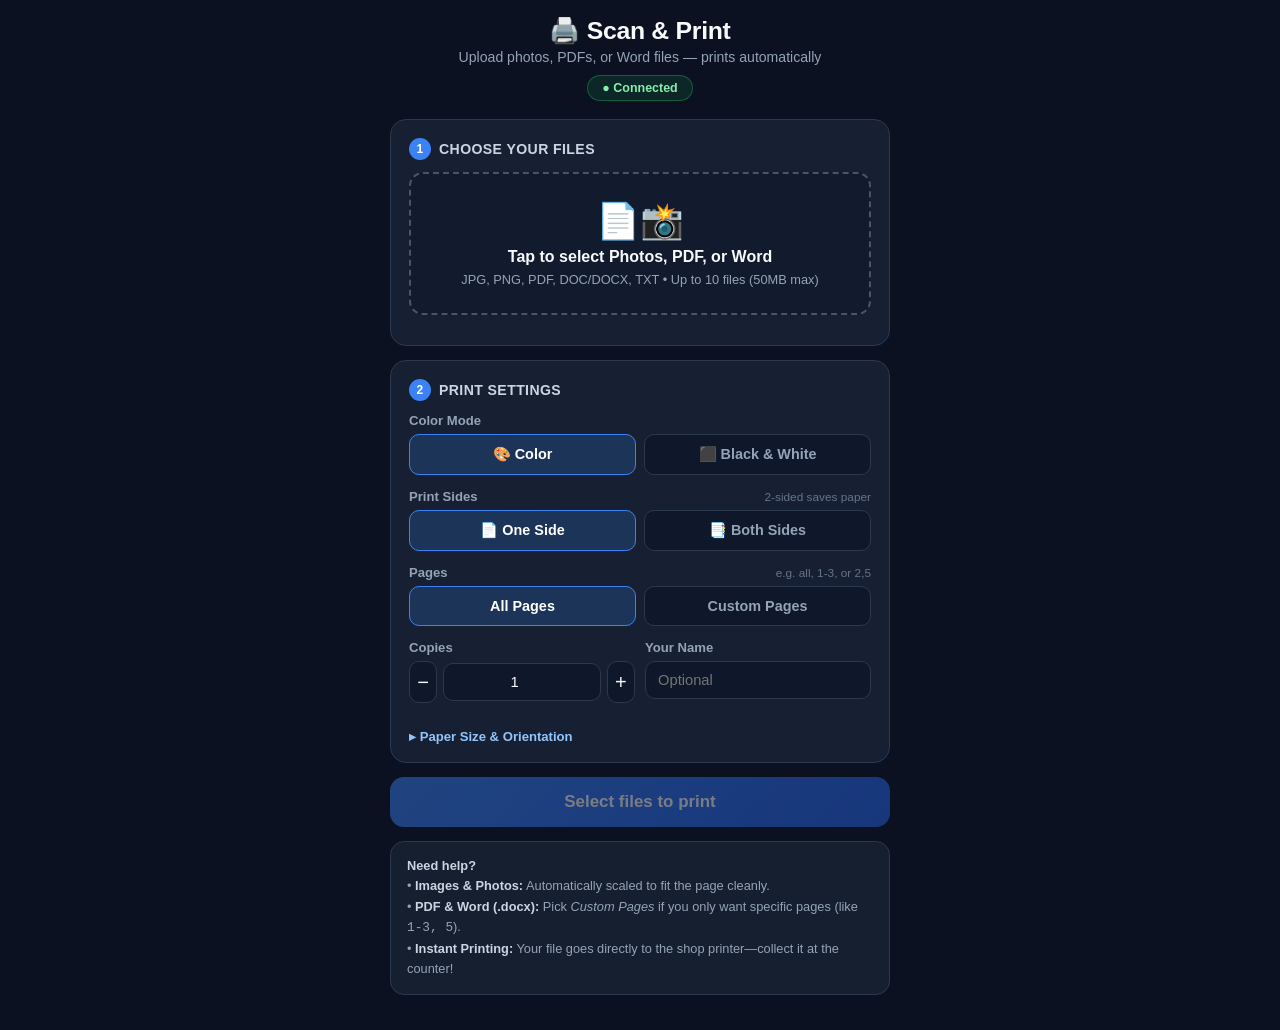
==== static/index.html @ f71de3e2 "Add Token Number (#101, #102) and Automatic Price Calculator" ====
<!DOCTYPE html>
<html lang="en">
<head>
  <meta charset="UTF-8" />
  <meta name="viewport" content="width=device-width, initial-scale=1.0, maximum-scale=1.0" />
  <title>Scan &amp; Print — Instant Print Shop</title>
  <style>
    :root {
      --bg: #0b1120;
      --card: #162032;
      --surface: #0f172a;
      --border: #2b3950;
      --text: #f8fafc;
      --muted: #94a3b8;
      --primary: #3b82f6;
      --primary-dark: #2563eb;
      --success: #22c55e;
      --warn: #f59e0b;
      --danger: #ef4444;
    }
    * { box-sizing: border-box; margin: 0; padding: 0; }
    body {
      font-family: -apple-system, BlinkMacSystemFont, "Segoe UI", Roboto, sans-serif;
      background: var(--bg);
      color: var(--text);
      min-height: 100vh;
      padding: 16px 14px 36px;
    }
    .container { max-width: 500px; margin: 0 auto; }

    header { text-align: center; margin-bottom: 18px; }
    header h1 { font-size: 1.55rem; letter-spacing: -0.3px; margin-bottom: 4px; }
    header p { color: var(--muted); font-size: 0.88rem; }
    .shop-badge {
      display: inline-flex; align-items: center; gap: 6px;
      margin-top: 10px; padding: 5px 14px; border-radius: 999px;
      font-size: 0.78rem; font-weight: 600;
      background: rgba(34, 197, 94, 0.12);
      border: 1px solid rgba(34, 197, 94, 0.35);
      color: #86efac;
    }

    .card {
      background: var(--card);
      border: 1px solid var(--border);
      border-radius: 16px;
      padding: 18px;
      margin-bottom: 14px;
    }
    .step-header {
      display: flex; align-items: center; gap: 8px;
      margin-bottom: 12px; font-size: 0.88rem; font-weight: 700;
      text-transform: uppercase; letter-spacing: 0.4px; color: #cbd5e1;
    }
    .step-num {
      width: 22px; height: 22px; border-radius: 50%;
      background: var(--primary); color: #fff;
      display: inline-flex; align-items: center; justify-content: center;
      font-size: 0.75rem; font-weight: 800;
    }

    .dropzone {
      border: 2px dashed #475569; border-radius: 14px;
      padding: 26px 16px; text-align: center; cursor: pointer;
      transition: all 0.2s; background: rgba(15, 23, 42, 0.45);
    }
    .dropzone.dragover { border-color: var(--primary); background: rgba(59,130,246,0.1); }
    .dropzone.has-files { border-color: var(--success); border-style: solid; background: rgba(34,197,94,0.06); }
    .dropzone input { display: none; }
    .dropzone .icon { font-size: 2.2rem; margin-bottom: 6px; }
    .dropzone .main-text { font-size: 1rem; font-weight: 600; }
    .dropzone .hint { color: var(--muted); font-size: 0.8rem; margin-top: 6px; }

    .file-list { margin-top: 12px; display: flex; flex-direction: column; gap: 8px; }
    .file-item {
      display: flex; justify-content: space-between; align-items: center;
      background: var(--surface); border: 1px solid var(--border);
      border-radius: 10px; padding: 9px 12px; font-size: 0.86rem;
    }
    .file-item .fi-info { display: flex; align-items: center; gap: 8px; overflow: hidden; }
    .file-item .fi-name { overflow: hidden; text-overflow: ellipsis; white-space: nowrap; }
    .file-item .fi-size { color: var(--muted); font-size: 0.76rem; flex-shrink: 0; margin-left: 8px; }
    .file-item .fi-remove {
      background: none; border: none; color: var(--danger);
      font-weight: 700; cursor: pointer; font-size: 1rem; padding: 2px 6px; margin-left: 6px;
    }

    .opt-group { margin-bottom: 14px; }
    .opt-group:last-child { margin-bottom: 0; }
    .opt-label {
      display: flex; justify-content: space-between; align-items: center;
      font-size: 0.82rem; color: var(--muted); font-weight: 600; margin-bottom: 6px;
    }
    .opt-hint { font-size: 0.74rem; color: #64748b; font-weight: 400; }

    .seg-group { display: grid; grid-template-columns: 1fr 1fr; gap: 8px; }
    .seg-btn {
      padding: 11px 10px; border-radius: 10px; border: 1px solid var(--border);
      background: var(--surface); color: var(--muted); font-weight: 600;
      cursor: pointer; text-align: center; font-size: 0.9rem; transition: all 0.15s;
    }
    .seg-btn.active {
      background: rgba(59,130,246,0.2); border-color: var(--primary); color: #fff;
    }

    .row2 { display: grid; grid-template-columns: 1fr 1fr; gap: 10px; }
    input[type="text"], input[type="number"], select {
      width: 100%; padding: 10px 12px; border-radius: 10px;
      border: 1px solid var(--border); background: var(--surface);
      color: var(--text); font-size: 0.92rem;
    }
    .copies-row { display: flex; align-items: center; gap: 6px; }
    .copies-row button {
      width: 42px; height: 42px; border-radius: 10px; border: 1px solid var(--border);
      background: var(--surface); color: var(--text); font-size: 1.25rem; cursor: pointer;
    }
    .copies-row input { text-align: center; }

    .adv-toggle {
      display: flex; align-items: center; gap: 6px; cursor: pointer;
      color: #93c5fd; font-size: 0.82rem; font-weight: 600; margin-top: 12px;
    }
    .adv-body { display: none; margin-top: 12px; padding-top: 12px; border-top: 1px solid var(--border); }
    .adv-body.open { display: block; }

    .submit-btn {
      width: 100%; padding: 15px; border: none; border-radius: 14px;
      background: linear-gradient(135deg, var(--primary), var(--primary-dark));
      color: #fff; font-size: 1.06rem; font-weight: 700; cursor: pointer;
      box-shadow: 0 6px 20px rgba(37, 99, 235, 0.35);
    }
    .submit-btn:disabled { opacity: 0.45; cursor: not-allowed; box-shadow: none; }

    .help-card {
      background: rgba(30, 41, 59, 0.6); border: 1px solid var(--border);
      border-radius: 14px; padding: 14px 16px; margin-top: 14px; font-size: 0.8rem; color: var(--muted);
      line-height: 1.6;
    }
    .help-card strong { color: #cbd5e1; }

    .error-msg {
      color: #fca5a5; background: rgba(239,68,68,0.12);
      border: 1px solid rgba(239,68,68,0.35);
      padding: 10px 12px; border-radius: 10px; margin-bottom: 12px; display: none; font-size: 0.86rem;
    }

    .status-section { display: none; margin-top: 14px; }
    .status-section.visible { display: block; }
    .job-card {
      padding: 12px; border-radius: 10px; background: var(--surface);
      border: 1px solid var(--border); margin-top: 8px;
    }
    .job-top { display: flex; justify-content: space-between; align-items: center; gap: 8px; }
    .badge {
      padding: 3px 9px; border-radius: 999px; font-size: 0.7rem;
      font-weight: 700; text-transform: uppercase; flex-shrink: 0;
    }
    .badge.queued, .badge.printing { background: rgba(245,158,11,0.2); color: #fcd34d; }
    .badge.printed { background: rgba(34,197,94,0.2); color: #86efac; }
    .badge.failed { background: rgba(239,68,68,0.2); color: #fca5a5; }
    .badge.waiting_approval { background: rgba(59,130,246,0.2); color: #93c5fd; }

    .success-overlay {
      display: none; position: fixed; inset: 0; background: rgba(11,17,32,0.93);
      z-index: 100; justify-content: center; align-items: center; flex-direction: column; padding: 24px;
    }
    .success-overlay.show { display: flex; }
    .success-check {
      width: 92px; height: 92px; border-radius: 50%; background: rgba(34,197,94,0.15);
      border: 3px solid var(--success); display: flex; align-items: center; justify-content: center;
      font-size: 2.8rem; color: var(--success);
    }
    .success-text { text-align: center; margin-top: 18px; }
    .success-text h2 { font-size: 1.45rem; color: var(--success); margin-bottom: 6px; }
    .success-text p { color: var(--muted); font-size: 0.92rem; }
    .success-close {
      margin-top: 22px; padding: 12px 28px; border-radius: 12px;
      border: 1px solid var(--border); background: var(--card); color: var(--text);
      font-weight: 600; cursor: pointer; font-size: 0.96rem;
    }
  </style>
</head>
<body>
  <div class="container">
    <header>
      <h1>🖨️ Scan &amp; Print</h1>
      <p>Upload photos, PDFs, or Word files — prints automatically</p>
      <div class="shop-badge" id="shopBadge">● Connecting...</div>
    </header>

    <div class="error-msg" id="errorBox"></div>

    <form id="printForm">
      <!-- Step 1: Files -->
      <div class="card">
        <div class="step-header"><span class="step-num">1</span> Choose Your Files</div>
        <div class="dropzone" id="dropzone">
          <input type="file" id="fileInput" multiple accept=".jpg,.jpeg,.png,.bmp,.gif,.webp,.tiff,.tif,.pdf,.doc,.docx,.txt,.csv,.md" />
          <div class="icon" id="dropIcon">📄📸</div>
          <div class="main-text" id="dropText">Tap to select Photos, PDF, or Word</div>
          <div class="hint">JPG, PNG, PDF, DOC/DOCX, TXT • Up to 10 files (50MB max)</div>
        </div>
        <div class="file-list" id="fileList"></div>
      </div>

      <!-- Step 2: Options -->
      <div class="card">
        <div class="step-header"><span class="step-num">2</span> Print Settings</div>

        <div class="opt-group">
          <div class="opt-label"><span>Color Mode</span></div>
          <div class="seg-group">
            <button type="button" class="seg-btn active" data-color="color" id="colorBtn">🎨 Color</button>
            <button type="button" class="seg-btn" data-color="bw" id="bwBtn">⬛ Black &amp; White</button>
          </div>
        </div>

        <div class="opt-group">
          <div class="opt-label">
            <span>Print Sides</span>
            <span class="opt-hint">2-sided saves paper</span>
          </div>
          <div class="seg-group">
            <button type="button" class="seg-btn active" data-sides="one">📄 One Side</button>
            <button type="button" class="seg-btn" data-sides="both">📑 Both Sides</button>
          </div>
        </div>

        <div class="opt-group">
          <div class="opt-label">
            <span>Pages</span>
            <span class="opt-hint">e.g. all, 1-3, or 2,5</span>
          </div>
          <div class="seg-group" style="margin-bottom:8px;">
            <button type="button" class="seg-btn active" id="pagesAllBtn">All Pages</button>
            <button type="button" class="seg-btn" id="pagesCustomBtn">Custom Pages</button>
          </div>
          <input type="text" id="pageRange" value="all" placeholder="e.g. 1-3, 5" style="display:none;" />
        </div>

        <div class="row2">
          <div class="opt-group">
            <div class="opt-label"><span>Copies</span></div>
            <div class="copies-row">
              <button type="button" id="decCopies">−</button>
              <input type="number" id="copies" value="1" min="1" max="99" />
              <button type="button" id="incCopies">+</button>
            </div>
          </div>
          <div class="opt-group">
            <div class="opt-label"><span>Your Name</span></div>
            <input type="text" id="customerName" placeholder="Optional" />
          </div>
        </div>

        <div class="adv-toggle" id="advToggle">▸ Paper Size &amp; Orientation</div>
        <div class="adv-body" id="advBody">
          <div class="row2">
            <div class="opt-group">
              <div class="opt-label"><span>Paper Size</span></div>
              <select id="paperSize">
                <option value="A4">A4 (Standard)</option>
                <option value="Letter">Letter</option>
                <option value="Legal">Legal</option>
                <option value="A3">A3</option>
                <option value="A5">A5</option>
              </select>
            </div>
            <div class="opt-group">
              <div class="opt-label"><span>Orientation</span></div>
              <select id="orientation">
                <option value="auto">Auto (Best Fit)</option>
                <option value="portrait">Portrait</option>
                <option value="landscape">Landscape</option>
              </select>
            </div>
          </div>
        </div>
      </div>

      <div id="priceSummary" style="display:none; background:rgba(59,130,246,0.1); border:1px solid rgba(59,130,246,0.3); border-radius:14px; padding:12px 16px; margin-bottom:12px; display:none; justify-content:space-between; align-items:center;">
        <div>
          <div style="font-size:0.78rem; color:#94a3b8;">Estimated Total</div>
          <div id="priceBreakdown" style="font-size:0.82rem; color:#cbd5e1;"></div>
        </div>
        <div id="priceTotal" style="font-size:1.45rem; font-weight:800; color:#86efac;">₹0</div>
      </div>

      <button type="submit" class="submit-btn" id="submitBtn" disabled>
        Select files to print
      </button>
    </form>

    <div class="card status-section" id="statusSection">
      <div class="step-header"><span class="step-num">✓</span> Live Print Status</div>
      <div id="statusList"></div>
    </div>

    <div class="help-card">
      <strong>Need help?</strong><br />
      • <strong>Images &amp; Photos:</strong> Automatically scaled to fit the page cleanly.<br />
      • <strong>PDF &amp; Word (.docx):</strong> Pick <em>Custom Pages</em> if you only want specific pages (like <code>1-3, 5</code>).<br />
      • <strong>Instant Printing:</strong> Your file goes directly to the shop printer—collect it at the counter!
    </div>
  </div>

  <div class="success-overlay" id="successOverlay">
    <div class="success-check">✓</div>
    <div class="success-text">
      <h2>Sent to Printer!</h2>
      <p id="successDetail">Your files are printing automatically.</p>
    </div>
    <button class="success-close" id="successClose">View Live Status / Print More</button>
  </div>

  <script>
    const fileInput = document.getElementById("fileInput");
    const dropzone = document.getElementById("dropzone");
    const fileListEl = document.getElementById("fileList");
    const errorBox = document.getElementById("errorBox");
    const submitBtn = document.getElementById("submitBtn");
    const statusSection = document.getElementById("statusSection");
    const statusList = document.getElementById("statusList");
    const successOverlay = document.getElementById("successOverlay");
    const pageRangeInput = document.getElementById("pageRange");

    let selectedFiles = [];
    let filePagesMap = new WeakMap();
    let colorMode = "color";
    let sidesMode = "one";
    let priceBw = 2;
    let priceColor = 10;
    let activeJobIds = [];
    let pollTimer = null;

    fetch("/api/info").then(r => r.json()).then(data => {
      const label = data.shop_name || data.active_printer || "Shop Printer";
      const mode = data.auto_print ? "Auto-Print ON" : "Approval Mode";
      document.getElementById("shopBadge").textContent = `● ${label} • ${mode}`;
      if (typeof data.price_bw === "number") priceBw = data.price_bw;
      if (typeof data.price_color === "number") priceColor = data.price_color;
      document.getElementById("colorBtn").textContent = `🎨 Color (₹${priceColor}/pg)`;
      document.getElementById("bwBtn").textContent = `⬛ B&W (₹${priceBw}/pg)`;
      updatePriceSummary();
    }).catch(() => {
      document.getElementById("shopBadge").textContent = "● Connected";
    });

      document.querySelectorAll("[data-color]").forEach(btn => {
      btn.addEventListener("click", () => {
        document.querySelectorAll("[data-color]").forEach(b => b.classList.remove("active"));
        btn.classList.add("active");
        colorMode = btn.dataset.color;
        updatePriceSummary();
      });
    });

    document.querySelectorAll("[data-sides]").forEach(btn => {
      btn.addEventListener("click", () => {
        document.querySelectorAll("[data-sides]").forEach(b => b.classList.remove("active"));
        btn.classList.add("active");
        sidesMode = btn.dataset.sides;
      });
    });

    document.getElementById("pagesAllBtn").addEventListener("click", () => {
      document.getElementById("pagesAllBtn").classList.add("active");
      document.getElementById("pagesCustomBtn").classList.remove("active");
      pageRangeInput.style.display = "none";
      pageRangeInput.value = "all";
    });
    document.getElementById("pagesCustomBtn").addEventListener("click", () => {
      document.getElementById("pagesCustomBtn").classList.add("active");
      document.getElementById("pagesAllBtn").classList.remove("active");
      pageRangeInput.style.display = "block";
      if (pageRangeInput.value === "all") pageRangeInput.value = "";
      pageRangeInput.focus();
    });

    document.getElementById("decCopies").onclick = () => {
      const el = document.getElementById("copies");
      el.value = Math.max(1, (parseInt(el.value, 10) || 1) - 1);
      updatePriceSummary();
    };
    document.getElementById("incCopies").onclick = () => {
      const el = document.getElementById("copies");
      el.value = Math.min(99, (parseInt(el.value, 10) || 1) + 1);
      updatePriceSummary();
    };
    document.getElementById("copies").addEventListener("input", updatePriceSummary);

    document.getElementById("advToggle").addEventListener("click", () => {
      document.getElementById("advBody").classList.toggle("open");
    });

    dropzone.addEventListener("click", () => fileInput.click());
    dropzone.addEventListener("dragover", e => { e.preventDefault(); dropzone.classList.add("dragover"); });
    dropzone.addEventListener("dragleave", () => dropzone.classList.remove("dragover"));
    dropzone.addEventListener("drop", e => { e.preventDefault(); dropzone.classList.remove("dragover"); addFiles(e.dataTransfer.files); });
    fileInput.addEventListener("change", () => { addFiles(fileInput.files); fileInput.value = ""; });

    async function addFiles(files) {
      for (const f of files) {
        if (selectedFiles.length >= 10) { showError("Maximum 10 files per upload."); break; }
        if (f.size > 50 * 1024 * 1024) { showError(`${f.name} is over 50MB.`); continue; }
        selectedFiles.push(f);
        const ext = f.name.split(".").pop().toLowerCase();
        if (["jpg","jpeg","png","bmp","webp"].includes(ext)) {
          filePagesMap.set(f, 1);
        } else {
          filePagesMap.set(f, "...");
          inspectFilePages(f);
        }
      }
      renderFiles();
    }

    async function inspectFilePages(file) {
      try {
        const fd = new FormData();
        fd.append("file", file);
        const res = await fetch("/api/inspect", { method: "POST", body: fd });
        if (res.ok) {
          const data = await res.json();
          filePagesMap.set(file, data.pages);
        } else {
          filePagesMap.set(file, "?");
        }
      } catch {
        filePagesMap.set(file, "?");
      }
      renderFiles();
    }

    function fileIcon(name) {
      const ext = name.split(".").pop().toLowerCase();
      if (["jpg","jpeg","png","bmp","gif","webp","tiff","tif"].includes(ext)) return "🖼️";
      if (ext === "pdf") return "📕";
      if (["doc","docx"].includes(ext)) return "📘";
      return "📝";
    }

    function formatSize(bytes) {
      if (bytes < 1024) return bytes + " B";
      if (bytes < 1024 * 1024) return (bytes / 1024).toFixed(0) + " KB";
      return (bytes / 1024 / 1024).toFixed(1) + " MB";
    }

    function renderFiles() {
      fileListEl.innerHTML = "";
      let totalPages = 0;
      let allKnown = selectedFiles.length > 0;

      selectedFiles.forEach((f, idx) => {
        const pg = filePagesMap.get(f);
        if (typeof pg === "number") totalPages += pg;
        else allKnown = false;

        const pgLabel = pg === "..." ? "counting..." : (pg === "?" ? "" : `${pg} ${pg === 1 ? "page" : "pages"}`);
        const row = document.createElement("div");
        row.className = "file-item";
        row.innerHTML = `
          <div class="fi-info">
            <span>${fileIcon(f.name)}</span>
            <span class="fi-name">${f.name}</span>
          </div>
          <div style="display:flex; align-items:center; gap:6px;">
            ${pgLabel ? `<span style="background:rgba(59,130,246,0.18); color:#93c5fd; padding:2px 8px; border-radius:999px; font-size:0.74rem; font-weight:700;">${pgLabel}</span>` : ""}
            <span class="fi-size">${formatSize(f.size)}</span>
          </div>
        `;
        const rm = document.createElement("button");
        rm.type = "button"; rm.className = "fi-remove"; rm.textContent = "✕";
        rm.onclick = () => { selectedFiles.splice(idx, 1); renderFiles(); };
        row.lastElementChild.appendChild(rm);
        fileListEl.appendChild(row);
      });

      const hasFiles = selectedFiles.length > 0;
      dropzone.classList.toggle("has-files", hasFiles);
      document.getElementById("dropIcon").textContent = hasFiles ? "✅" : "📄📸";
      document.getElementById("dropText").textContent = hasFiles
        ? `${selectedFiles.length} file${selectedFiles.length > 1 ? "s" : ""} ready${allKnown ? ` • ${totalPages} total ${totalPages === 1 ? "page" : "pages"}` : ""}`
        : "Tap to select Photos, PDF, or Word";
      submitBtn.disabled = !hasFiles;
      submitBtn.textContent = hasFiles
        ? `🖨️ Print ${selectedFiles.length} File${selectedFiles.length > 1 ? "s" : ""}${allKnown ? ` (${totalPages} pg)` : ""} Now`
        : "Select files to print";
      updatePriceSummary();
    }

    function updatePriceSummary() {
      const box = document.getElementById("priceSummary");
      if (!selectedFiles.length) {
        box.style.display = "none";
        return;
      }
      let totalPages = 0;
      let allKnown = true;
      selectedFiles.forEach(f => {
        const pg = filePagesMap.get(f);
        if (typeof pg === "number") totalPages += pg;
        else allKnown = false;
      });
      if (!allKnown) {
        box.style.display = "none";
        return;
      }
      const copies = Math.max(1, parseInt(document.getElementById("copies").value, 10) || 1);
      const rate = colorMode === "bw" ? priceBw : priceColor;
      const total = (totalPages * copies * rate).toFixed(0);
      document.getElementById("priceBreakdown").textContent =
        `${totalPages} pg × ${copies} ${copies > 1 ? "copies" : "copy"} × ₹${rate}/pg`;
      document.getElementById("priceTotal").textContent = `₹${total}`;
      box.style.display = "flex";
    }

    function showError(msg) {
      errorBox.textContent = msg;
      errorBox.style.display = msg ? "block" : "none";
    }

    document.getElementById("printForm").addEventListener("submit", async e => {
      e.preventDefault();
      showError("");
      if (!selectedFiles.length) return;

      submitBtn.disabled = true;
      submitBtn.textContent = "⏳ Uploading & Sending to Printer...";

      const form = new FormData();
      selectedFiles.forEach(f => form.append("files", f));
      form.append("color_mode", colorMode);
      form.append("sides", sidesMode);
      form.append("page_range", (pageRangeInput.value || "all").trim() || "all");
      form.append("copies", document.getElementById("copies").value || "1");
      form.append("orientation", document.getElementById("orientation").value);
      form.append("paper_size", document.getElementById("paperSize").value);
      form.append("customer_name", document.getElementById("customerName").value || "Walk-in Customer");

      try {
        const res = await fetch("/api/upload", { method: "POST", body: form });
        const data = await res.json();
        if (!res.ok) throw new Error(data.detail || "Upload failed");
        if (data.errors && data.errors.length) showError(data.errors.join(" | "));

        const count = selectedFiles.length;
        selectedFiles = [];
        renderFiles();

        activeJobIds = data.jobs.map(j => j.id);
        statusSection.classList.add("visible");
        renderStatuses(data.jobs);
        startPolling();

        const tokens = data.jobs.map(j => `#${j.token}`).join(", ");
        const totalAmt = data.jobs.reduce((acc, j) => acc + (j.total_price || 0), 0);
        document.getElementById("successDetail").innerHTML =
          `<div style="font-size:1.5rem; font-weight:800; color:#f8fafc; margin:6px 0;">Token ${tokens}</div>` +
          `${count} file${count > 1 ? "s" : ""} sent to printer • Total: <strong>₹${totalAmt}</strong>`;
        successOverlay.classList.add("show");
      } catch (err) {
        showError(err.message);
      } finally {
        submitBtn.disabled = !selectedFiles.length;
        if (!selectedFiles.length) submitBtn.textContent = "Select files to print";
      }
    });

    document.getElementById("successClose").addEventListener("click", () => {
      successOverlay.classList.remove("show");
    });

    function renderStatuses(jobs) {
      statusList.innerHTML = jobs.map(j => `
        <div class="job-card">
          <div class="job-top">
            <span style="font-weight:600; font-size:0.9rem; overflow:hidden; text-overflow:ellipsis;">
              <strong style="color:#93c5fd;">#${j.token}</strong> • ${fileIcon(j.filename)} ${j.filename}
            </span>
            <span class="badge ${j.status}">${j.status.replace("_", " ")}</span>
          </div>
          <div style="font-size:0.78rem; color:#94a3b8; margin-top:5px;">
            ${j.message} • ${j.color_mode === "bw" ? "B&W" : "Color"} • ${j.sides === "both" ? "2-Sided" : "1-Sided"} • x${j.copies} • <strong style="color:#86efac;">₹${j.total_price}</strong>
          </div>
        </div>
      `).join("");
    }

    function startPolling() {
      if (pollTimer) clearInterval(pollTimer);
      pollTimer = setInterval(async () => {
        if (!activeJobIds.length) return;
        const jobs = await Promise.all(
          activeJobIds.map(id => fetch(`/api/jobs/${id}`).then(r => r.ok ? r.json() : null))
        );
        const valid = jobs.filter(Boolean);
        if (valid.length) renderStatuses(valid);
        if (valid.every(j => j.status === "printed" || j.status === "failed")) clearInterval(pollTimer);
      }, 1500);
    }
  </script>
</body>
</html>
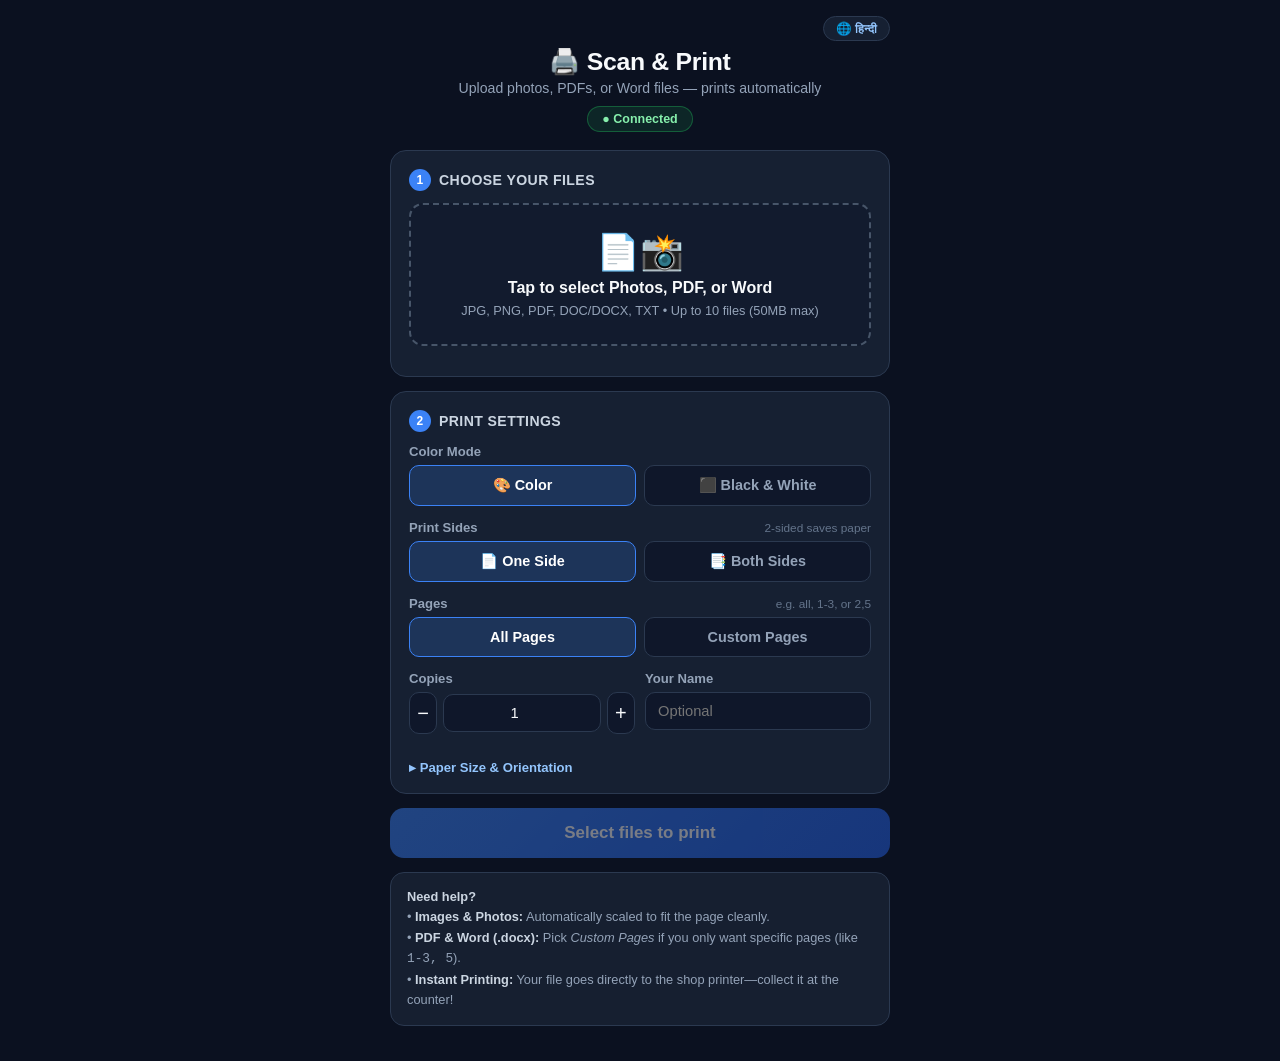
==== commit 76b1d97f: "Add all 6 marketing & UX features: Hindi/English, UPI Pay QR, Branding, CSV Report, Autostart, PWA" ====
--- a/static/index.html
+++ b/static/index.html
@@ -3,6 +3,8 @@
 <head>
   <meta charset="UTF-8" />
   <meta name="viewport" content="width=device-width, initial-scale=1.0, maximum-scale=1.0" />
+  <meta name="theme-color" content="#3b82f6" />
+  <link rel="manifest" href="/static/manifest.json" />
   <title>Scan &amp; Print — Instant Print Shop</title>
   <style>
     :root {
@@ -183,8 +185,13 @@
 <body>
   <div class="container">
     <header>
-      <h1>🖨️ Scan &amp; Print</h1>
-      <p>Upload photos, PDFs, or Word files — prints automatically</p>
+      <div style="display:flex; justify-content:flex-end; margin-bottom:6px;">
+        <button type="button" id="langBtn" style="background:#162032; border:1px solid #2b3950; color:#93c5fd; padding:4px 12px; border-radius:999px; font-size:0.78rem; font-weight:700; cursor:pointer;">
+          🌐 हिन्दी
+        </button>
+      </div>
+      <h1 id="hdrTitle">🖨️ Scan &amp; Print</h1>
+      <p id="hdrSub">Upload photos, PDFs, or Word files — prints automatically</p>
       <div class="shop-badge" id="shopBadge">● Connecting...</div>
     </header>
 
@@ -307,8 +314,15 @@
   <div class="success-overlay" id="successOverlay">
     <div class="success-check">✓</div>
     <div class="success-text">
-      <h2>Sent to Printer!</h2>
+      <h2 id="successTitle">Sent to Printer!</h2>
       <p id="successDetail">Your files are printing automatically.</p>
+      <div id="upiBox" style="display:none; margin-top:14px; background:#162032; border:1px solid #2b3950; border-radius:14px; padding:14px; text-align:center;">
+        <div style="font-size:0.82rem; color:#94a3b8; margin-bottom:8px;">Scan to Pay via UPI (GPay / PhonePe / Paytm)</div>
+        <img id="upiQrImg" src="" alt="UPI QR" style="width:160px; height:160px; background:#fff; padding:6px; border-radius:10px; display:block; margin:0 auto 10px;" />
+        <a id="upiPayLink" href="#" style="display:inline-block; padding:10px 20px; border-radius:10px; background:#22c55e; color:#052e16; font-weight:800; text-decoration:none; font-size:0.92rem;">
+          💳 Pay Now via UPI App
+        </a>
+      </div>
     </div>
     <button class="success-close" id="successClose">View Live Status / Print More</button>
   </div>
@@ -330,11 +344,51 @@
     let sidesMode = "one";
     let priceBw = 2;
     let priceColor = 10;
+    let shopUpiId = "";
+    let shopNameVal = "QR Print Shop";
+    let curLang = "en";
     let activeJobIds = [];
     let pollTimer = null;
 
+    const I18N = {
+      en: {
+        btn: "🌐 हिन्दी",
+        title: "🖨️ Scan & Print",
+        sub: "Upload photos, PDFs, or Word files — prints automatically",
+        drop: "Tap to select Photos, PDF, or Word",
+        submitEmpty: "Select files to print",
+        successTitle: "Sent to Printer!",
+        successClose: "View Live Status / Print More",
+      },
+      hi: {
+        btn: "🌐 English",
+        title: "🖨️ स्कैन और प्रिंट",
+        sub: "फोटो, PDF या Word अपलोड करें — अपने आप प्रिंट होगा",
+        drop: "फोटो, PDF या Word चुनने के लिए टैप करें",
+        submitEmpty: "प्रिंट करने के लिए फ़ाइल चुनें",
+        successTitle: "प्रिंटर पर भेज दिया गया!",
+        successClose: "लाइव स्टेटस देखें / और प्रिंट करें",
+      },
+    };
+
+    document.getElementById("langBtn").addEventListener("click", () => {
+      curLang = curLang === "en" ? "hi" : "en";
+      const t = I18N[curLang];
+      document.getElementById("langBtn").textContent = t.btn;
+      document.getElementById("hdrTitle").textContent = t.title;
+      document.getElementById("hdrSub").textContent = t.sub;
+      document.getElementById("successTitle").textContent = t.successTitle;
+      document.getElementById("successClose").textContent = t.successClose;
+      if (!selectedFiles.length) {
+        document.getElementById("dropText").textContent = t.drop;
+        submitBtn.textContent = t.submitEmpty;
+      }
+    });
+
     fetch("/api/info").then(r => r.json()).then(data => {
       const label = data.shop_name || data.active_printer || "Shop Printer";
+      shopNameVal = data.shop_name || "QR Print Shop";
+      shopUpiId = data.upi_id || "";
       const mode = data.auto_print ? "Auto-Print ON" : "Approval Mode";
       document.getElementById("shopBadge").textContent = `● ${label} • ${mode}`;
       if (typeof data.price_bw === "number") priceBw = data.price_bw;
@@ -558,6 +612,16 @@
         document.getElementById("successDetail").innerHTML =
           `<div style="font-size:1.5rem; font-weight:800; color:#f8fafc; margin:6px 0;">Token ${tokens}</div>` +
           `${count} file${count > 1 ? "s" : ""} sent to printer • Total: <strong>₹${totalAmt}</strong>`;
+        const upiBox = document.getElementById("upiBox");
+        if (shopUpiId && totalAmt > 0) {
+          const note = `Token ${tokens}`;
+          document.getElementById("upiQrImg").src = `/api/upi-qr?amount=${totalAmt}&note=${encodeURIComponent(note)}`;
+          document.getElementById("upiPayLink").href =
+            `upi://pay?pa=${encodeURIComponent(shopUpiId)}&pn=${encodeURIComponent(shopNameVal)}&am=${totalAmt.toFixed(2)}&cu=INR&tn=${encodeURIComponent(note)}`;
+          upiBox.style.display = "block";
+        } else {
+          upiBox.style.display = "none";
+        }
         successOverlay.classList.add("show");
       } catch (err) {
         showError(err.message);
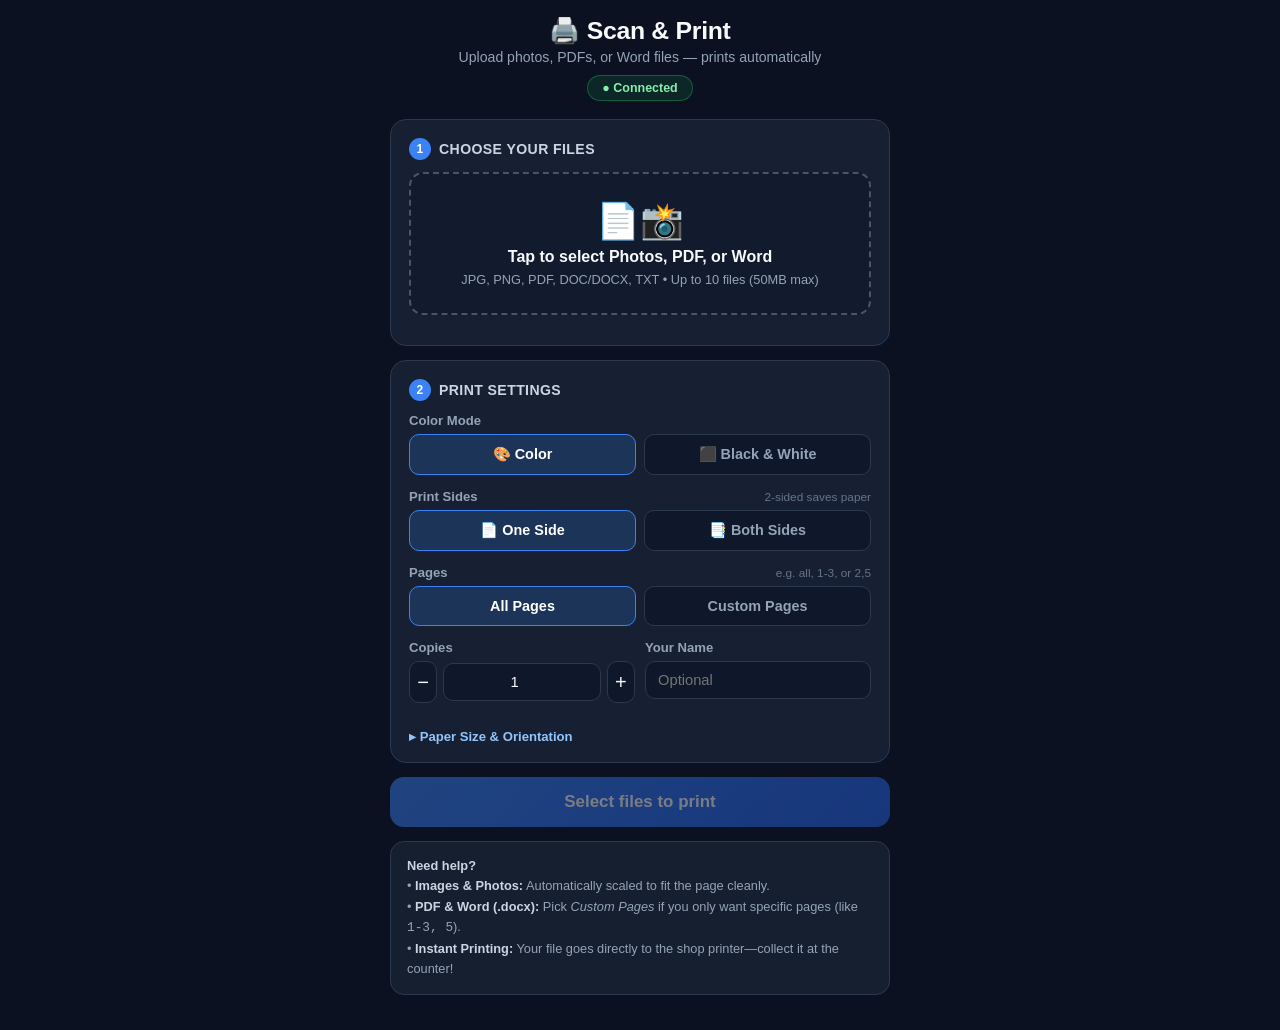
==== commit c8956f3a: "Remove Hindi/English language toggle from customer page" ====
--- a/static/index.html
+++ b/static/index.html
@@ -185,11 +185,6 @@
 <body>
   <div class="container">
     <header>
-      <div style="display:flex; justify-content:flex-end; margin-bottom:6px;">
-        <button type="button" id="langBtn" style="background:#162032; border:1px solid #2b3950; color:#93c5fd; padding:4px 12px; border-radius:999px; font-size:0.78rem; font-weight:700; cursor:pointer;">
-          🌐 हिन्दी
-        </button>
-      </div>
       <h1 id="hdrTitle">🖨️ Scan &amp; Print</h1>
       <p id="hdrSub">Upload photos, PDFs, or Word files — prints automatically</p>
       <div class="shop-badge" id="shopBadge">● Connecting...</div>
@@ -346,44 +341,8 @@
     let priceColor = 10;
     let shopUpiId = "";
     let shopNameVal = "QR Print Shop";
-    let curLang = "en";
     let activeJobIds = [];
     let pollTimer = null;
-
-    const I18N = {
-      en: {
-        btn: "🌐 हिन्दी",
-        title: "🖨️ Scan & Print",
-        sub: "Upload photos, PDFs, or Word files — prints automatically",
-        drop: "Tap to select Photos, PDF, or Word",
-        submitEmpty: "Select files to print",
-        successTitle: "Sent to Printer!",
-        successClose: "View Live Status / Print More",
-      },
-      hi: {
-        btn: "🌐 English",
-        title: "🖨️ स्कैन और प्रिंट",
-        sub: "फोटो, PDF या Word अपलोड करें — अपने आप प्रिंट होगा",
-        drop: "फोटो, PDF या Word चुनने के लिए टैप करें",
-        submitEmpty: "प्रिंट करने के लिए फ़ाइल चुनें",
-        successTitle: "प्रिंटर पर भेज दिया गया!",
-        successClose: "लाइव स्टेटस देखें / और प्रिंट करें",
-      },
-    };
-
-    document.getElementById("langBtn").addEventListener("click", () => {
-      curLang = curLang === "en" ? "hi" : "en";
-      const t = I18N[curLang];
-      document.getElementById("langBtn").textContent = t.btn;
-      document.getElementById("hdrTitle").textContent = t.title;
-      document.getElementById("hdrSub").textContent = t.sub;
-      document.getElementById("successTitle").textContent = t.successTitle;
-      document.getElementById("successClose").textContent = t.successClose;
-      if (!selectedFiles.length) {
-        document.getElementById("dropText").textContent = t.drop;
-        submitBtn.textContent = t.submitEmpty;
-      }
-    });
 
     fetch("/api/info").then(r => r.json()).then(data => {
       const label = data.shop_name || data.active_printer || "Shop Printer";
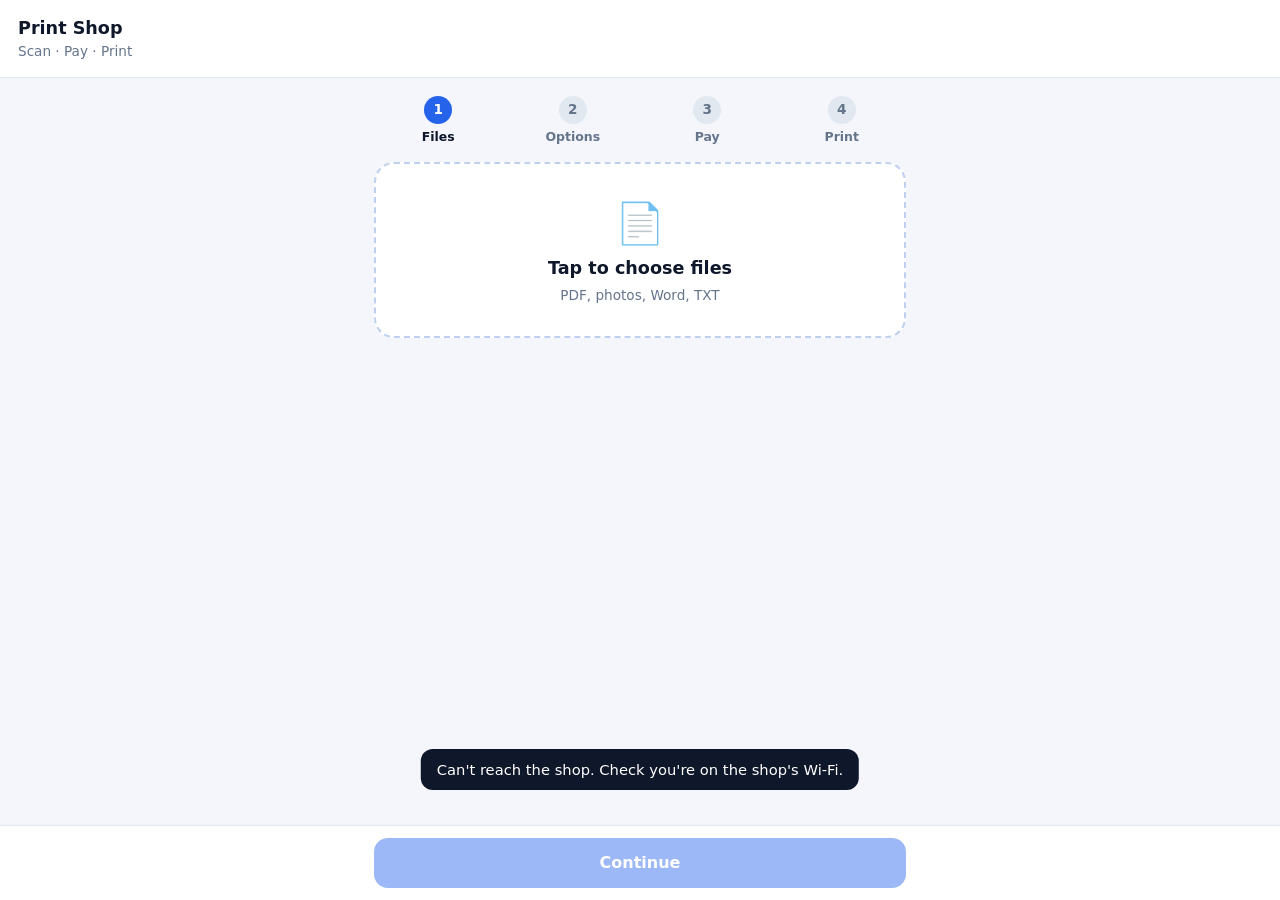
==== commit 06c95327: "v4: rebuild with verified payments, secure admin and working printer settings - Razorpay payments ve" ====
--- a/static/index.html
+++ b/static/index.html
@@ -1,627 +1,173 @@
-<!DOCTYPE html>
+<!doctype html>
 <html lang="en">
 <head>
-  <meta charset="UTF-8" />
-  <meta name="viewport" content="width=device-width, initial-scale=1.0, maximum-scale=1.0" />
-  <meta name="theme-color" content="#3b82f6" />
-  <link rel="manifest" href="/static/manifest.json" />
-  <title>Scan &amp; Print — Instant Print Shop</title>
-  <style>
-    :root {
-      --bg: #0b1120;
-      --card: #162032;
-      --surface: #0f172a;
-      --border: #2b3950;
-      --text: #f8fafc;
-      --muted: #94a3b8;
-      --primary: #3b82f6;
-      --primary-dark: #2563eb;
-      --success: #22c55e;
-      --warn: #f59e0b;
-      --danger: #ef4444;
-    }
-    * { box-sizing: border-box; margin: 0; padding: 0; }
-    body {
-      font-family: -apple-system, BlinkMacSystemFont, "Segoe UI", Roboto, sans-serif;
-      background: var(--bg);
-      color: var(--text);
-      min-height: 100vh;
-      padding: 16px 14px 36px;
-    }
-    .container { max-width: 500px; margin: 0 auto; }
+<meta charset="utf-8">
+<meta name="viewport" content="width=device-width, initial-scale=1, viewport-fit=cover">
+<meta name="theme-color" content="#2563eb">
+<title>Scan &amp; Print</title>
+<link rel="manifest" href="/static/manifest.json">
+<link rel="stylesheet" href="/static/app.css">
+</head>
+<body class="customer">
+<header class="shopbar">
+  <img id="logo" class="logo" alt="" hidden>
+  <div>
+    <div class="shopname" id="shopName">Print Shop</div>
+    <div class="sub" id="shopSub">Scan · Pay · Print</div>
+  </div>
+</header>
 
-    header { text-align: center; margin-bottom: 18px; }
-    header h1 { font-size: 1.55rem; letter-spacing: -0.3px; margin-bottom: 4px; }
-    header p { color: var(--muted); font-size: 0.88rem; }
-    .shop-badge {
-      display: inline-flex; align-items: center; gap: 6px;
-      margin-top: 10px; padding: 5px 14px; border-radius: 999px;
-      font-size: 0.78rem; font-weight: 600;
-      background: rgba(34, 197, 94, 0.12);
-      border: 1px solid rgba(34, 197, 94, 0.35);
-      color: #86efac;
-    }
+<main class="wrap">
+  <div id="closed" class="card notice" hidden>
+    <div class="big-ico">⏸️</div>
+    <h2>Not taking orders right now</h2>
+    <p class="muted">Please ask at the counter.</p>
+  </div>
 
-    .card {
-      background: var(--card);
-      border: 1px solid var(--border);
-      border-radius: 16px;
-      padding: 18px;
-      margin-bottom: 14px;
-    }
-    .step-header {
-      display: flex; align-items: center; gap: 8px;
-      margin-bottom: 12px; font-size: 0.88rem; font-weight: 700;
-      text-transform: uppercase; letter-spacing: 0.4px; color: #cbd5e1;
-    }
-    .step-num {
-      width: 22px; height: 22px; border-radius: 50%;
-      background: var(--primary); color: #fff;
-      display: inline-flex; align-items: center; justify-content: center;
-      font-size: 0.75rem; font-weight: 800;
-    }
+  <ol class="steps" id="steps">
+    <li data-step="files" class="active"><span>1</span>Files</li>
+    <li data-step="options"><span>2</span>Options</li>
+    <li data-step="pay"><span>3</span>Pay</li>
+    <li data-step="status"><span>4</span>Print</li>
+  </ol>
 
-    .dropzone {
-      border: 2px dashed #475569; border-radius: 14px;
-      padding: 26px 16px; text-align: center; cursor: pointer;
-      transition: all 0.2s; background: rgba(15, 23, 42, 0.45);
-    }
-    .dropzone.dragover { border-color: var(--primary); background: rgba(59,130,246,0.1); }
-    .dropzone.has-files { border-color: var(--success); border-style: solid; background: rgba(34,197,94,0.06); }
-    .dropzone input { display: none; }
-    .dropzone .icon { font-size: 2.2rem; margin-bottom: 6px; }
-    .dropzone .main-text { font-size: 1rem; font-weight: 600; }
-    .dropzone .hint { color: var(--muted); font-size: 0.8rem; margin-top: 6px; }
+  <!-- STEP 1: FILES -->
+  <section id="v-files" class="view">
+    <label class="drop" id="drop">
+      <input type="file" id="fileInput" multiple>
+      <div class="drop-ico">📄</div>
+      <div class="drop-title">Tap to choose files</div>
+      <div class="muted small" id="typesHint">PDF, photos, Word, TXT</div>
+    </label>
+    <div id="fileList" class="files"></div>
+    <div class="err" id="filesErr" hidden></div>
+    <div class="bottombar">
+      <button class="btn primary block" id="toOptions" disabled>Continue</button>
+    </div>
+  </section>
 
-    .file-list { margin-top: 12px; display: flex; flex-direction: column; gap: 8px; }
-    .file-item {
-      display: flex; justify-content: space-between; align-items: center;
-      background: var(--surface); border: 1px solid var(--border);
-      border-radius: 10px; padding: 9px 12px; font-size: 0.86rem;
-    }
-    .file-item .fi-info { display: flex; align-items: center; gap: 8px; overflow: hidden; }
-    .file-item .fi-name { overflow: hidden; text-overflow: ellipsis; white-space: nowrap; }
-    .file-item .fi-size { color: var(--muted); font-size: 0.76rem; flex-shrink: 0; margin-left: 8px; }
-    .file-item .fi-remove {
-      background: none; border: none; color: var(--danger);
-      font-weight: 700; cursor: pointer; font-size: 1rem; padding: 2px 6px; margin-left: 6px;
-    }
-
-    .opt-group { margin-bottom: 14px; }
-    .opt-group:last-child { margin-bottom: 0; }
-    .opt-label {
-      display: flex; justify-content: space-between; align-items: center;
-      font-size: 0.82rem; color: var(--muted); font-weight: 600; margin-bottom: 6px;
-    }
-    .opt-hint { font-size: 0.74rem; color: #64748b; font-weight: 400; }
-
-    .seg-group { display: grid; grid-template-columns: 1fr 1fr; gap: 8px; }
-    .seg-btn {
-      padding: 11px 10px; border-radius: 10px; border: 1px solid var(--border);
-      background: var(--surface); color: var(--muted); font-weight: 600;
-      cursor: pointer; text-align: center; font-size: 0.9rem; transition: all 0.15s;
-    }
-    .seg-btn.active {
-      background: rgba(59,130,246,0.2); border-color: var(--primary); color: #fff;
-    }
-
-    .row2 { display: grid; grid-template-columns: 1fr 1fr; gap: 10px; }
-    input[type="text"], input[type="number"], select {
-      width: 100%; padding: 10px 12px; border-radius: 10px;
-      border: 1px solid var(--border); background: var(--surface);
-      color: var(--text); font-size: 0.92rem;
-    }
-    .copies-row { display: flex; align-items: center; gap: 6px; }
-    .copies-row button {
-      width: 42px; height: 42px; border-radius: 10px; border: 1px solid var(--border);
-      background: var(--surface); color: var(--text); font-size: 1.25rem; cursor: pointer;
-    }
-    .copies-row input { text-align: center; }
-
-    .adv-toggle {
-      display: flex; align-items: center; gap: 6px; cursor: pointer;
-      color: #93c5fd; font-size: 0.82rem; font-weight: 600; margin-top: 12px;
-    }
-    .adv-body { display: none; margin-top: 12px; padding-top: 12px; border-top: 1px solid var(--border); }
-    .adv-body.open { display: block; }
-
-    .submit-btn {
-      width: 100%; padding: 15px; border: none; border-radius: 14px;
-      background: linear-gradient(135deg, var(--primary), var(--primary-dark));
-      color: #fff; font-size: 1.06rem; font-weight: 700; cursor: pointer;
-      box-shadow: 0 6px 20px rgba(37, 99, 235, 0.35);
-    }
-    .submit-btn:disabled { opacity: 0.45; cursor: not-allowed; box-shadow: none; }
-
-    .help-card {
-      background: rgba(30, 41, 59, 0.6); border: 1px solid var(--border);
-      border-radius: 14px; padding: 14px 16px; margin-top: 14px; font-size: 0.8rem; color: var(--muted);
-      line-height: 1.6;
-    }
-    .help-card strong { color: #cbd5e1; }
-
-    .error-msg {
-      color: #fca5a5; background: rgba(239,68,68,0.12);
-      border: 1px solid rgba(239,68,68,0.35);
-      padding: 10px 12px; border-radius: 10px; margin-bottom: 12px; display: none; font-size: 0.86rem;
-    }
-
-    .status-section { display: none; margin-top: 14px; }
-    .status-section.visible { display: block; }
-    .job-card {
-      padding: 12px; border-radius: 10px; background: var(--surface);
-      border: 1px solid var(--border); margin-top: 8px;
-    }
-    .job-top { display: flex; justify-content: space-between; align-items: center; gap: 8px; }
-    .badge {
-      padding: 3px 9px; border-radius: 999px; font-size: 0.7rem;
-      font-weight: 700; text-transform: uppercase; flex-shrink: 0;
-    }
-    .badge.queued, .badge.printing { background: rgba(245,158,11,0.2); color: #fcd34d; }
-    .badge.printed { background: rgba(34,197,94,0.2); color: #86efac; }
-    .badge.failed { background: rgba(239,68,68,0.2); color: #fca5a5; }
-    .badge.waiting_approval { background: rgba(59,130,246,0.2); color: #93c5fd; }
-
-    .success-overlay {
-      display: none; position: fixed; inset: 0; background: rgba(11,17,32,0.93);
-      z-index: 100; justify-content: center; align-items: center; flex-direction: column; padding: 24px;
-    }
-    .success-overlay.show { display: flex; }
-    .success-check {
-      width: 92px; height: 92px; border-radius: 50%; background: rgba(34,197,94,0.15);
-      border: 3px solid var(--success); display: flex; align-items: center; justify-content: center;
-      font-size: 2.8rem; color: var(--success);
-    }
-    .success-text { text-align: center; margin-top: 18px; }
-    .success-text h2 { font-size: 1.45rem; color: var(--success); margin-bottom: 6px; }
-    .success-text p { color: var(--muted); font-size: 0.92rem; }
-    .success-close {
-      margin-top: 22px; padding: 12px 28px; border-radius: 12px;
-      border: 1px solid var(--border); background: var(--card); color: var(--text);
-      font-weight: 600; cursor: pointer; font-size: 0.96rem;
-    }
-  </style>
-</head>
-<body>
-  <div class="container">
-    <header>
-      <h1 id="hdrTitle">🖨️ Scan &amp; Print</h1>
-      <p id="hdrSub">Upload photos, PDFs, or Word files — prints automatically</p>
-      <div class="shop-badge" id="shopBadge">● Connecting...</div>
-    </header>
-
-    <div class="error-msg" id="errorBox"></div>
-
-    <form id="printForm">
-      <!-- Step 1: Files -->
-      <div class="card">
-        <div class="step-header"><span class="step-num">1</span> Choose Your Files</div>
-        <div class="dropzone" id="dropzone">
-          <input type="file" id="fileInput" multiple accept=".jpg,.jpeg,.png,.bmp,.gif,.webp,.tiff,.tif,.pdf,.doc,.docx,.txt,.csv,.md" />
-          <div class="icon" id="dropIcon">📄📸</div>
-          <div class="main-text" id="dropText">Tap to select Photos, PDF, or Word</div>
-          <div class="hint">JPG, PNG, PDF, DOC/DOCX, TXT • Up to 10 files (50MB max)</div>
+  <!-- STEP 2: OPTIONS -->
+  <section id="v-options" class="view" hidden>
+    <div class="card">
+      <div class="field">
+        <div class="label">Print colour</div>
+        <div class="seg" id="segColor">
+          <button data-v="bw" class="on">Black &amp; White<small id="pBw"></small></button>
+          <button data-v="color">Colour<small id="pColor"></small></button>
         </div>
-        <div class="file-list" id="fileList"></div>
+        <div class="muted small" id="colorNote" hidden>This printer prints black &amp; white only.</div>
       </div>
-
-      <!-- Step 2: Options -->
-      <div class="card">
-        <div class="step-header"><span class="step-num">2</span> Print Settings</div>
-
-        <div class="opt-group">
-          <div class="opt-label"><span>Color Mode</span></div>
-          <div class="seg-group">
-            <button type="button" class="seg-btn active" data-color="color" id="colorBtn">🎨 Color</button>
-            <button type="button" class="seg-btn" data-color="bw" id="bwBtn">⬛ Black &amp; White</button>
+      <div class="field" id="sidesField">
+        <div class="label">Sides</div>
+        <div class="seg" id="segSides">
+          <button data-v="one" class="on">1-sided</button>
+          <button data-v="long">2-sided</button>
+        </div>
+      </div>
+      <div class="field row">
+        <div>
+          <div class="label">Copies</div>
+          <div class="stepper">
+            <button id="cMinus" aria-label="Fewer copies">−</button>
+            <input id="copies" type="number" inputmode="numeric" min="1" value="1">
+            <button id="cPlus" aria-label="More copies">+</button>
           </div>
         </div>
-
-        <div class="opt-group">
-          <div class="opt-label">
-            <span>Print Sides</span>
-            <span class="opt-hint">2-sided saves paper</span>
-          </div>
-          <div class="seg-group">
-            <button type="button" class="seg-btn active" data-sides="one">📄 One Side</button>
-            <button type="button" class="seg-btn" data-sides="both">📑 Both Sides</button>
-          </div>
-        </div>
-
-        <div class="opt-group">
-          <div class="opt-label">
-            <span>Pages</span>
-            <span class="opt-hint">e.g. all, 1-3, or 2,5</span>
-          </div>
-          <div class="seg-group" style="margin-bottom:8px;">
-            <button type="button" class="seg-btn active" id="pagesAllBtn">All Pages</button>
-            <button type="button" class="seg-btn" id="pagesCustomBtn">Custom Pages</button>
-          </div>
-          <input type="text" id="pageRange" value="all" placeholder="e.g. 1-3, 5" style="display:none;" />
-        </div>
-
-        <div class="row2">
-          <div class="opt-group">
-            <div class="opt-label"><span>Copies</span></div>
-            <div class="copies-row">
-              <button type="button" id="decCopies">−</button>
-              <input type="number" id="copies" value="1" min="1" max="99" />
-              <button type="button" id="incCopies">+</button>
-            </div>
-          </div>
-          <div class="opt-group">
-            <div class="opt-label"><span>Your Name</span></div>
-            <input type="text" id="customerName" placeholder="Optional" />
-          </div>
-        </div>
-
-        <div class="adv-toggle" id="advToggle">▸ Paper Size &amp; Orientation</div>
-        <div class="adv-body" id="advBody">
-          <div class="row2">
-            <div class="opt-group">
-              <div class="opt-label"><span>Paper Size</span></div>
-              <select id="paperSize">
-                <option value="A4">A4 (Standard)</option>
-                <option value="Letter">Letter</option>
-                <option value="Legal">Legal</option>
-                <option value="A3">A3</option>
-                <option value="A5">A5</option>
-              </select>
-            </div>
-            <div class="opt-group">
-              <div class="opt-label"><span>Orientation</span></div>
-              <select id="orientation">
-                <option value="auto">Auto (Best Fit)</option>
-                <option value="portrait">Portrait</option>
-                <option value="landscape">Landscape</option>
-              </select>
-            </div>
-          </div>
+        <div id="paperField">
+          <div class="label">Paper</div>
+          <select id="paper"></select>
         </div>
       </div>
+      <div class="field">
+        <div class="label">Page direction</div>
+        <div class="seg small3" id="segOrient">
+          <button data-v="auto" class="on">Auto</button>
+          <button data-v="portrait">Portrait</button>
+          <button data-v="landscape">Landscape</button>
+        </div>
+      </div>
+      <div class="field">
+        <div class="label">Your name <span class="muted">(optional)</span></div>
+        <input id="custName" maxlength="40" placeholder="So the shop can call you" autocomplete="name">
+      </div>
+    </div>
+    <div class="err" id="optErr" hidden></div>
+    <div class="bottombar">
+      <div class="totalline"><span id="optPages"></span><strong id="optTotal">₹0</strong></div>
+      <div class="btnrow">
+        <button class="btn ghost" data-back="files">Back</button>
+        <button class="btn primary grow" id="toPay">Review &amp; pay</button>
+      </div>
+    </div>
+  </section>
 
-      <div id="priceSummary" style="display:none; background:rgba(59,130,246,0.1); border:1px solid rgba(59,130,246,0.3); border-radius:14px; padding:12px 16px; margin-bottom:12px; display:none; justify-content:space-between; align-items:center;">
-        <div>
-          <div style="font-size:0.78rem; color:#94a3b8;">Estimated Total</div>
-          <div id="priceBreakdown" style="font-size:0.82rem; color:#cbd5e1;"></div>
-        </div>
-        <div id="priceTotal" style="font-size:1.45rem; font-weight:800; color:#86efac;">₹0</div>
-      </div>
+  <!-- STEP 3: PAY -->
+  <section id="v-pay" class="view" hidden>
+    <div class="card">
+      <h3 class="card-title">Order summary</h3>
+      <div id="summary"></div>
+      <div class="sumtotal"><span>Total</span><strong id="payTotal">₹0</strong></div>
+      <div class="muted small" id="minNote" hidden></div>
+    </div>
+    <div class="err" id="payErr" hidden></div>
+    <div class="bottombar">
+      <button class="btn primary block" id="payOnline" hidden>Pay online</button>
+      <button class="btn outline block" id="payCounter" hidden>Pay at counter</button>
+      <button class="btn ghost block" data-back="options">Back</button>
+    </div>
+  </section>
 
-      <button type="submit" class="submit-btn" id="submitBtn" disabled>
-        Select files to print
-      </button>
-    </form>
-
-    <div class="card status-section" id="statusSection">
-      <div class="step-header"><span class="step-num">✓</span> Live Print Status</div>
-      <div id="statusList"></div>
+  <!-- STEP 4: STATUS -->
+  <section id="v-status" class="view" hidden>
+    <div class="card center">
+      <div class="muted small">Your token</div>
+      <div class="token" id="token">#—</div>
+      <div class="statusline" id="statusLine"></div>
+      <ol class="timeline" id="timeline">
+        <li data-t="paid">Payment</li>
+        <li data-t="queued">In queue</li>
+        <li data-t="printing">Printing</li>
+        <li data-t="printed">Ready</li>
+      </ol>
+      <div class="progress" id="progressWrap" hidden><div id="progressBar"></div></div>
     </div>
 
-    <div class="help-card">
-      <strong>Need help?</strong><br />
-      • <strong>Images &amp; Photos:</strong> Automatically scaled to fit the page cleanly.<br />
-      • <strong>PDF &amp; Word (.docx):</strong> Pick <em>Custom Pages</em> if you only want specific pages (like <code>1-3, 5</code>).<br />
-      • <strong>Instant Printing:</strong> Your file goes directly to the shop printer—collect it at the counter!
-    </div>
-  </div>
-
-  <div class="success-overlay" id="successOverlay">
-    <div class="success-check">✓</div>
-    <div class="success-text">
-      <h2 id="successTitle">Sent to Printer!</h2>
-      <p id="successDetail">Your files are printing automatically.</p>
-      <div id="upiBox" style="display:none; margin-top:14px; background:#162032; border:1px solid #2b3950; border-radius:14px; padding:14px; text-align:center;">
-        <div style="font-size:0.82rem; color:#94a3b8; margin-bottom:8px;">Scan to Pay via UPI (GPay / PhonePe / Paytm)</div>
-        <img id="upiQrImg" src="" alt="UPI QR" style="width:160px; height:160px; background:#fff; padding:6px; border-radius:10px; display:block; margin:0 auto 10px;" />
-        <a id="upiPayLink" href="#" style="display:inline-block; padding:10px 20px; border-radius:10px; background:#22c55e; color:#052e16; font-weight:800; text-decoration:none; font-size:0.92rem;">
-          💳 Pay Now via UPI App
-        </a>
+    <div class="card" id="payBox" hidden>
+      <h3 class="card-title">Pay <span id="payAmt"></span></h3>
+      <div id="rzpBox" hidden>
+        <p class="muted small">Pay securely with any UPI app, card or wallet. Printing starts automatically once
+          payment is received.</p>
+        <button class="btn primary block" id="rzpOpen">Pay now</button>
+      </div>
+      <div id="upiBox" hidden>
+        <a class="btn primary block" id="upiApp">Pay with UPI app</a>
+        <div class="muted small center" style="margin-top:6px">GPay · PhonePe · Paytm · BHIM · any UPI app</div>
+        <div class="upiqr"><img id="upiQr" alt="UPI QR code"><div class="muted small">Or scan with another phone<br><span id="upiId"></span></div></div>
+        <div class="field">
+          <div class="label">After paying</div>
+          <input id="utr" maxlength="30" placeholder="UPI reference / UTR (optional)" inputmode="numeric">
+        </div>
+        <button class="btn outline block" id="claimPaid">I have paid</button>
+        <p class="muted small" id="claimNote" hidden>Thanks! The shopkeeper will confirm your payment and your print
+          will start right away.</p>
+      </div>
+      <div id="counterBox" hidden>
+        <p>Please pay <strong id="cAmt"></strong> at the counter and tell them token <strong id="cTok"></strong>.
+          Your print starts as soon as they confirm.</p>
       </div>
     </div>
-    <button class="success-close" id="successClose">View Live Status / Print More</button>
-  </div>
 
-  <script>
-    const fileInput = document.getElementById("fileInput");
-    const dropzone = document.getElementById("dropzone");
-    const fileListEl = document.getElementById("fileList");
-    const errorBox = document.getElementById("errorBox");
-    const submitBtn = document.getElementById("submitBtn");
-    const statusSection = document.getElementById("statusSection");
-    const statusList = document.getElementById("statusList");
-    const successOverlay = document.getElementById("successOverlay");
-    const pageRangeInput = document.getElementById("pageRange");
+    <div class="card" id="itemsCard">
+      <h3 class="card-title">Files</h3>
+      <div id="statusItems"></div>
+    </div>
+    <div class="bottombar">
+      <button class="btn ghost block" id="newOrder">Print something else</button>
+    </div>
+  </section>
+</main>
 
-    let selectedFiles = [];
-    let filePagesMap = new WeakMap();
-    let colorMode = "color";
-    let sidesMode = "one";
-    let priceBw = 2;
-    let priceColor = 10;
-    let shopUpiId = "";
-    let shopNameVal = "QR Print Shop";
-    let activeJobIds = [];
-    let pollTimer = null;
-
-    fetch("/api/info").then(r => r.json()).then(data => {
-      const label = data.shop_name || data.active_printer || "Shop Printer";
-      shopNameVal = data.shop_name || "QR Print Shop";
-      shopUpiId = data.upi_id || "";
-      const mode = data.auto_print ? "Auto-Print ON" : "Approval Mode";
-      document.getElementById("shopBadge").textContent = `● ${label} • ${mode}`;
-      if (typeof data.price_bw === "number") priceBw = data.price_bw;
-      if (typeof data.price_color === "number") priceColor = data.price_color;
-      document.getElementById("colorBtn").textContent = `🎨 Color (₹${priceColor}/pg)`;
-      document.getElementById("bwBtn").textContent = `⬛ B&W (₹${priceBw}/pg)`;
-      updatePriceSummary();
-    }).catch(() => {
-      document.getElementById("shopBadge").textContent = "● Connected";
-    });
-
-      document.querySelectorAll("[data-color]").forEach(btn => {
-      btn.addEventListener("click", () => {
-        document.querySelectorAll("[data-color]").forEach(b => b.classList.remove("active"));
-        btn.classList.add("active");
-        colorMode = btn.dataset.color;
-        updatePriceSummary();
-      });
-    });
-
-    document.querySelectorAll("[data-sides]").forEach(btn => {
-      btn.addEventListener("click", () => {
-        document.querySelectorAll("[data-sides]").forEach(b => b.classList.remove("active"));
-        btn.classList.add("active");
-        sidesMode = btn.dataset.sides;
-      });
-    });
-
-    document.getElementById("pagesAllBtn").addEventListener("click", () => {
-      document.getElementById("pagesAllBtn").classList.add("active");
-      document.getElementById("pagesCustomBtn").classList.remove("active");
-      pageRangeInput.style.display = "none";
-      pageRangeInput.value = "all";
-    });
-    document.getElementById("pagesCustomBtn").addEventListener("click", () => {
-      document.getElementById("pagesCustomBtn").classList.add("active");
-      document.getElementById("pagesAllBtn").classList.remove("active");
-      pageRangeInput.style.display = "block";
-      if (pageRangeInput.value === "all") pageRangeInput.value = "";
-      pageRangeInput.focus();
-    });
-
-    document.getElementById("decCopies").onclick = () => {
-      const el = document.getElementById("copies");
-      el.value = Math.max(1, (parseInt(el.value, 10) || 1) - 1);
-      updatePriceSummary();
-    };
-    document.getElementById("incCopies").onclick = () => {
-      const el = document.getElementById("copies");
-      el.value = Math.min(99, (parseInt(el.value, 10) || 1) + 1);
-      updatePriceSummary();
-    };
-    document.getElementById("copies").addEventListener("input", updatePriceSummary);
-
-    document.getElementById("advToggle").addEventListener("click", () => {
-      document.getElementById("advBody").classList.toggle("open");
-    });
-
-    dropzone.addEventListener("click", () => fileInput.click());
-    dropzone.addEventListener("dragover", e => { e.preventDefault(); dropzone.classList.add("dragover"); });
-    dropzone.addEventListener("dragleave", () => dropzone.classList.remove("dragover"));
-    dropzone.addEventListener("drop", e => { e.preventDefault(); dropzone.classList.remove("dragover"); addFiles(e.dataTransfer.files); });
-    fileInput.addEventListener("change", () => { addFiles(fileInput.files); fileInput.value = ""; });
-
-    async function addFiles(files) {
-      for (const f of files) {
-        if (selectedFiles.length >= 10) { showError("Maximum 10 files per upload."); break; }
-        if (f.size > 50 * 1024 * 1024) { showError(`${f.name} is over 50MB.`); continue; }
-        selectedFiles.push(f);
-        const ext = f.name.split(".").pop().toLowerCase();
-        if (["jpg","jpeg","png","bmp","webp"].includes(ext)) {
-          filePagesMap.set(f, 1);
-        } else {
-          filePagesMap.set(f, "...");
-          inspectFilePages(f);
-        }
-      }
-      renderFiles();
-    }
-
-    async function inspectFilePages(file) {
-      try {
-        const fd = new FormData();
-        fd.append("file", file);
-        const res = await fetch("/api/inspect", { method: "POST", body: fd });
-        if (res.ok) {
-          const data = await res.json();
-          filePagesMap.set(file, data.pages);
-        } else {
-          filePagesMap.set(file, "?");
-        }
-      } catch {
-        filePagesMap.set(file, "?");
-      }
-      renderFiles();
-    }
-
-    function fileIcon(name) {
-      const ext = name.split(".").pop().toLowerCase();
-      if (["jpg","jpeg","png","bmp","gif","webp","tiff","tif"].includes(ext)) return "🖼️";
-      if (ext === "pdf") return "📕";
-      if (["doc","docx"].includes(ext)) return "📘";
-      return "📝";
-    }
-
-    function formatSize(bytes) {
-      if (bytes < 1024) return bytes + " B";
-      if (bytes < 1024 * 1024) return (bytes / 1024).toFixed(0) + " KB";
-      return (bytes / 1024 / 1024).toFixed(1) + " MB";
-    }
-
-    function renderFiles() {
-      fileListEl.innerHTML = "";
-      let totalPages = 0;
-      let allKnown = selectedFiles.length > 0;
-
-      selectedFiles.forEach((f, idx) => {
-        const pg = filePagesMap.get(f);
-        if (typeof pg === "number") totalPages += pg;
-        else allKnown = false;
-
-        const pgLabel = pg === "..." ? "counting..." : (pg === "?" ? "" : `${pg} ${pg === 1 ? "page" : "pages"}`);
-        const row = document.createElement("div");
-        row.className = "file-item";
-        row.innerHTML = `
-          <div class="fi-info">
-            <span>${fileIcon(f.name)}</span>
-            <span class="fi-name">${f.name}</span>
-          </div>
-          <div style="display:flex; align-items:center; gap:6px;">
-            ${pgLabel ? `<span style="background:rgba(59,130,246,0.18); color:#93c5fd; padding:2px 8px; border-radius:999px; font-size:0.74rem; font-weight:700;">${pgLabel}</span>` : ""}
-            <span class="fi-size">${formatSize(f.size)}</span>
-          </div>
-        `;
-        const rm = document.createElement("button");
-        rm.type = "button"; rm.className = "fi-remove"; rm.textContent = "✕";
-        rm.onclick = () => { selectedFiles.splice(idx, 1); renderFiles(); };
-        row.lastElementChild.appendChild(rm);
-        fileListEl.appendChild(row);
-      });
-
-      const hasFiles = selectedFiles.length > 0;
-      dropzone.classList.toggle("has-files", hasFiles);
-      document.getElementById("dropIcon").textContent = hasFiles ? "✅" : "📄📸";
-      document.getElementById("dropText").textContent = hasFiles
-        ? `${selectedFiles.length} file${selectedFiles.length > 1 ? "s" : ""} ready${allKnown ? ` • ${totalPages} total ${totalPages === 1 ? "page" : "pages"}` : ""}`
-        : "Tap to select Photos, PDF, or Word";
-      submitBtn.disabled = !hasFiles;
-      submitBtn.textContent = hasFiles
-        ? `🖨️ Print ${selectedFiles.length} File${selectedFiles.length > 1 ? "s" : ""}${allKnown ? ` (${totalPages} pg)` : ""} Now`
-        : "Select files to print";
-      updatePriceSummary();
-    }
-
-    function updatePriceSummary() {
-      const box = document.getElementById("priceSummary");
-      if (!selectedFiles.length) {
-        box.style.display = "none";
-        return;
-      }
-      let totalPages = 0;
-      let allKnown = true;
-      selectedFiles.forEach(f => {
-        const pg = filePagesMap.get(f);
-        if (typeof pg === "number") totalPages += pg;
-        else allKnown = false;
-      });
-      if (!allKnown) {
-        box.style.display = "none";
-        return;
-      }
-      const copies = Math.max(1, parseInt(document.getElementById("copies").value, 10) || 1);
-      const rate = colorMode === "bw" ? priceBw : priceColor;
-      const total = (totalPages * copies * rate).toFixed(0);
-      document.getElementById("priceBreakdown").textContent =
-        `${totalPages} pg × ${copies} ${copies > 1 ? "copies" : "copy"} × ₹${rate}/pg`;
-      document.getElementById("priceTotal").textContent = `₹${total}`;
-      box.style.display = "flex";
-    }
-
-    function showError(msg) {
-      errorBox.textContent = msg;
-      errorBox.style.display = msg ? "block" : "none";
-    }
-
-    document.getElementById("printForm").addEventListener("submit", async e => {
-      e.preventDefault();
-      showError("");
-      if (!selectedFiles.length) return;
-
-      submitBtn.disabled = true;
-      submitBtn.textContent = "⏳ Uploading & Sending to Printer...";
-
-      const form = new FormData();
-      selectedFiles.forEach(f => form.append("files", f));
-      form.append("color_mode", colorMode);
-      form.append("sides", sidesMode);
-      form.append("page_range", (pageRangeInput.value || "all").trim() || "all");
-      form.append("copies", document.getElementById("copies").value || "1");
-      form.append("orientation", document.getElementById("orientation").value);
-      form.append("paper_size", document.getElementById("paperSize").value);
-      form.append("customer_name", document.getElementById("customerName").value || "Walk-in Customer");
-
-      try {
-        const res = await fetch("/api/upload", { method: "POST", body: form });
-        const data = await res.json();
-        if (!res.ok) throw new Error(data.detail || "Upload failed");
-        if (data.errors && data.errors.length) showError(data.errors.join(" | "));
-
-        const count = selectedFiles.length;
-        selectedFiles = [];
-        renderFiles();
-
-        activeJobIds = data.jobs.map(j => j.id);
-        statusSection.classList.add("visible");
-        renderStatuses(data.jobs);
-        startPolling();
-
-        const tokens = data.jobs.map(j => `#${j.token}`).join(", ");
-        const totalAmt = data.jobs.reduce((acc, j) => acc + (j.total_price || 0), 0);
-        document.getElementById("successDetail").innerHTML =
-          `<div style="font-size:1.5rem; font-weight:800; color:#f8fafc; margin:6px 0;">Token ${tokens}</div>` +
-          `${count} file${count > 1 ? "s" : ""} sent to printer • Total: <strong>₹${totalAmt}</strong>`;
-        const upiBox = document.getElementById("upiBox");
-        if (shopUpiId && totalAmt > 0) {
-          const note = `Token ${tokens}`;
-          document.getElementById("upiQrImg").src = `/api/upi-qr?amount=${totalAmt}&note=${encodeURIComponent(note)}`;
-          document.getElementById("upiPayLink").href =
-            `upi://pay?pa=${encodeURIComponent(shopUpiId)}&pn=${encodeURIComponent(shopNameVal)}&am=${totalAmt.toFixed(2)}&cu=INR&tn=${encodeURIComponent(note)}`;
-          upiBox.style.display = "block";
-        } else {
-          upiBox.style.display = "none";
-        }
-        successOverlay.classList.add("show");
-      } catch (err) {
-        showError(err.message);
-      } finally {
-        submitBtn.disabled = !selectedFiles.length;
-        if (!selectedFiles.length) submitBtn.textContent = "Select files to print";
-      }
-    });
-
-    document.getElementById("successClose").addEventListener("click", () => {
-      successOverlay.classList.remove("show");
-    });
-
-    function renderStatuses(jobs) {
-      statusList.innerHTML = jobs.map(j => `
-        <div class="job-card">
-          <div class="job-top">
-            <span style="font-weight:600; font-size:0.9rem; overflow:hidden; text-overflow:ellipsis;">
-              <strong style="color:#93c5fd;">#${j.token}</strong> • ${fileIcon(j.filename)} ${j.filename}
-            </span>
-            <span class="badge ${j.status}">${j.status.replace("_", " ")}</span>
-          </div>
-          <div style="font-size:0.78rem; color:#94a3b8; margin-top:5px;">
-            ${j.message} • ${j.color_mode === "bw" ? "B&W" : "Color"} • ${j.sides === "both" ? "2-Sided" : "1-Sided"} • x${j.copies} • <strong style="color:#86efac;">₹${j.total_price}</strong>
-          </div>
-        </div>
-      `).join("");
-    }
-
-    function startPolling() {
-      if (pollTimer) clearInterval(pollTimer);
-      pollTimer = setInterval(async () => {
-        if (!activeJobIds.length) return;
-        const jobs = await Promise.all(
-          activeJobIds.map(id => fetch(`/api/jobs/${id}`).then(r => r.ok ? r.json() : null))
-        );
-        const valid = jobs.filter(Boolean);
-        if (valid.length) renderStatuses(valid);
-        if (valid.every(j => j.status === "printed" || j.status === "failed")) clearInterval(pollTimer);
-      }, 1500);
-    }
-  </script>
+<div class="toast" id="toast" hidden></div>
+<script src="/static/customer.js"></script>
 </body>
 </html>
--- a/static/app.css
+++ b/static/app.css
@@ -0,0 +1,179 @@
+:root {
+  --bg: #f4f6fb; --card: #fff; --ink: #0f172a; --muted: #64748b; --line: #e2e8f0;
+  --brand: #2563eb; --brand-ink: #fff; --brand-soft: #eff6ff;
+  --ok: #16a34a; --ok-soft: #dcfce7; --warn: #d97706; --warn-soft: #fef3c7;
+  --bad: #dc2626; --bad-soft: #fee2e2; --radius: 16px;
+  --shadow: 0 1px 2px rgba(15,23,42,.04), 0 6px 20px rgba(15,23,42,.06);
+}
+* { box-sizing: border-box; }
+html { -webkit-text-size-adjust: 100%; }
+body { margin: 0; font: 16px/1.45 system-ui, -apple-system, "Segoe UI", Roboto, "Noto Sans", sans-serif;
+  background: var(--bg); color: var(--ink); }
+button, input, select { font: inherit; color: inherit; }
+[hidden] { display: none !important; }
+.muted { color: var(--muted); } .small { font-size: .85rem; }
+h2, h3 { margin: 0 0 .4rem; }
+
+/* buttons */
+.btn { display: inline-flex; align-items: center; justify-content: center; gap: .4rem; min-height: 50px;
+  padding: 0 20px; border-radius: 14px; border: 1.5px solid transparent; font-weight: 650; cursor: pointer;
+  text-decoration: none; background: #e2e8f0; color: var(--ink); transition: transform .06s, filter .15s; }
+.btn:active { transform: scale(.98); }
+.btn:disabled { opacity: .45; cursor: not-allowed; }
+.btn.primary { background: var(--brand); color: var(--brand-ink); }
+.btn.primary:hover:not(:disabled) { filter: brightness(1.08); }
+.btn.outline { background: #fff; border-color: var(--brand); color: var(--brand); }
+.btn.ghost { background: transparent; color: var(--muted); }
+.btn.ok { background: var(--ok); color: #fff; } .btn.bad { background: var(--bad-soft); color: var(--bad); }
+.btn.sm { min-height: 36px; padding: 0 12px; border-radius: 10px; font-size: .9rem; }
+.btn.block { width: 100%; } .btnrow { display: flex; gap: 10px; } .grow { flex: 1; }
+
+input, select { width: 100%; min-height: 48px; padding: 10px 14px; border: 1.5px solid var(--line);
+  border-radius: 12px; background: #fff; outline: none; }
+input:focus, select:focus { border-color: var(--brand); box-shadow: 0 0 0 3px var(--brand-soft); }
+.card { background: var(--card); border-radius: var(--radius); padding: 18px; box-shadow: var(--shadow); margin-bottom: 14px; }
+.card-title { font-size: 1.05rem; } .center { text-align: center; }
+.err { background: var(--bad-soft); color: var(--bad); border-radius: 12px; padding: 12px 14px; margin: 10px 0; font-weight: 550; }
+
+/* ── customer ── */
+.customer .shopbar { display: flex; align-items: center; gap: 12px; padding: 16px 18px; background: #fff;
+  border-bottom: 1px solid var(--line); position: sticky; top: 0; z-index: 5; }
+.logo { width: 44px; height: 44px; object-fit: contain; border-radius: 10px; }
+.shopname { font-weight: 750; font-size: 1.1rem; } .sub { color: var(--muted); font-size: .85rem; }
+.wrap { max-width: 560px; margin: 0 auto; padding: 14px 14px 200px; }
+.steps { display: flex; list-style: none; padding: 0; margin: 4px 0 16px; gap: 6px; }
+.steps li { flex: 1; text-align: center; font-size: .78rem; color: var(--muted); font-weight: 600; }
+.steps li span { display: grid; place-items: center; width: 28px; height: 28px; margin: 0 auto 4px; border-radius: 50%;
+  background: #e2e8f0; color: var(--muted); font-size: .85rem; }
+.steps li.active span { background: var(--brand); color: #fff; } .steps li.active { color: var(--ink); }
+.steps li.done span { background: var(--ok); color: #fff; }
+
+.drop { display: block; border: 2px dashed #bfd0ef; background: #fff; border-radius: 20px; padding: 30px 16px;
+  text-align: center; cursor: pointer; }
+.drop input { display: none; } .drop-ico { font-size: 40px; } .drop-title { font-weight: 700; font-size: 1.1rem; margin: 4px 0; }
+.drop.compact { padding: 14px; } .drop.compact .drop-ico { display: none; }
+.files { margin-top: 12px; display: grid; gap: 10px; }
+.file { display: grid; grid-template-columns: 64px 1fr auto; gap: 12px; align-items: center; background: #fff;
+  border-radius: 14px; padding: 10px; box-shadow: var(--shadow); }
+.thumb { width: 64px; height: 80px; border-radius: 8px; background: #f1f5f9 center/cover no-repeat; border: 1px solid var(--line);
+  display: grid; place-items: center; font-size: 26px; overflow: hidden; }
+.thumb img { width: 100%; height: 100%; object-fit: contain; background: #fff; }
+.fname { font-weight: 650; word-break: break-all; font-size: .95rem; }
+.fmeta { font-size: .82rem; color: var(--muted); }
+.frange { margin-top: 6px; display: flex; gap: 6px; align-items: center; }
+.frange input { min-height: 38px; padding: 6px 10px; font-size: .9rem; }
+.frange label { font-size: .8rem; color: var(--muted); white-space: nowrap; }
+.x { border: 0; background: #f1f5f9; width: 36px; height: 36px; border-radius: 10px; cursor: pointer; font-size: 18px; color: var(--muted); }
+.bar { height: 6px; border-radius: 4px; background: #e2e8f0; overflow: hidden; margin-top: 6px; }
+.bar > div { height: 100%; background: var(--brand); width: 0; transition: width .2s; }
+.ferr { color: var(--bad); font-size: .85rem; font-weight: 550; }
+
+.field { margin-bottom: 16px; } .field:last-child { margin-bottom: 0; }
+.field.row { display: grid; grid-template-columns: 1fr 1fr; gap: 12px; }
+.label { font-weight: 650; margin-bottom: 6px; font-size: .92rem; }
+.seg { display: grid; grid-auto-flow: column; grid-auto-columns: 1fr; gap: 8px; }
+.seg button { min-height: 54px; border-radius: 12px; border: 1.5px solid var(--line); background: #fff; font-weight: 650; cursor: pointer;
+  display: flex; flex-direction: column; align-items: center; justify-content: center; line-height: 1.15; }
+.seg button small { font-weight: 500; color: var(--muted); font-size: .78rem; }
+.seg button.on { border-color: var(--brand); background: var(--brand-soft); color: var(--brand); }
+.seg button.on small { color: var(--brand); }
+.seg button:disabled { opacity: .4; }
+.seg.small3 button { min-height: 44px; font-size: .9rem; }
+.stepper { display: grid; grid-template-columns: 48px 1fr 48px; border: 1.5px solid var(--line); border-radius: 12px; overflow: hidden; }
+.stepper button { border: 0; background: #f8fafc; font-size: 22px; cursor: pointer; }
+.stepper input { border: 0; border-radius: 0; text-align: center; font-weight: 700; min-height: 46px; }
+.stepper input:focus { box-shadow: none; }
+
+.bottombar { position: fixed; left: 0; right: 0; bottom: 0; background: rgba(255,255,255,.96); backdrop-filter: blur(8px);
+  border-top: 1px solid var(--line); padding: 12px 14px calc(12px + env(safe-area-inset-bottom)); display: grid; gap: 8px; z-index: 6; }
+.bottombar > * { max-width: 532px; width: 100%; margin: 0 auto; }
+.totalline { display: flex; justify-content: space-between; align-items: baseline; }
+.totalline strong { font-size: 1.35rem; }
+
+.sumrow { display: flex; justify-content: space-between; gap: 10px; padding: 10px 0; border-bottom: 1px solid var(--line); }
+.sumrow .muted { font-size: .82rem; }
+.sumtotal { display: flex; justify-content: space-between; padding-top: 12px; font-size: 1.15rem; }
+.sumtotal strong { font-size: 1.5rem; }
+
+.token { font-size: 3.6rem; font-weight: 800; letter-spacing: -1px; color: var(--brand); line-height: 1.1; }
+.statusline { font-weight: 650; margin: 6px 0 14px; }
+.timeline { list-style: none; display: flex; padding: 0; margin: 0; gap: 4px; }
+.timeline li { flex: 1; font-size: .75rem; color: var(--muted); position: relative; padding-top: 22px; }
+.timeline li::before { content: ""; position: absolute; top: 4px; left: 50%; transform: translateX(-50%); width: 14px; height: 14px;
+  border-radius: 50%; background: #e2e8f0; }
+.timeline li.done::before { background: var(--ok); } .timeline li.now::before { background: var(--brand); box-shadow: 0 0 0 5px var(--brand-soft); }
+.timeline li.done, .timeline li.now { color: var(--ink); font-weight: 600; }
+.timeline li.fail::before { background: var(--bad); }
+.progress { height: 8px; background: #e2e8f0; border-radius: 6px; overflow: hidden; margin-top: 14px; }
+.progress div { height: 100%; width: 0; background: var(--brand); transition: width .4s; }
+.upiqr { text-align: center; margin: 14px 0; } .upiqr img { width: 200px; height: 200px; }
+.notice { text-align: center; } .big-ico { font-size: 44px; }
+.toast { position: fixed; left: 50%; bottom: 110px; transform: translateX(-50%); background: #0f172a; color: #fff;
+  padding: 10px 16px; border-radius: 12px; z-index: 50; max-width: 90vw; font-size: .92rem; }
+.pill { display: inline-block; padding: 2px 10px; border-radius: 999px; font-size: .76rem; font-weight: 700; white-space: nowrap; }
+.pill.awaiting_payment, .pill.waiting_approval { background: var(--warn-soft); color: var(--warn); }
+.pill.queued, .pill.printing { background: var(--brand-soft); color: var(--brand); }
+.pill.printed { background: var(--ok-soft); color: var(--ok); }
+.pill.failed { background: var(--bad-soft); color: var(--bad); }
+.pill.cancelled, .pill.expired { background: #f1f5f9; color: var(--muted); }
+
+/* ── admin ── */
+.admin { background: #eef1f7; }
+.topbar { display: flex; align-items: center; gap: 14px; padding: 12px 20px; background: #0f172a; color: #fff; flex-wrap: wrap; }
+.topbar .shopname { font-size: 1.05rem; } .topbar .sub { color: #94a3b8; }
+.topbar .spacer { flex: 1; }
+.tabs { display: flex; gap: 4px; padding: 0 16px; background: #fff; border-bottom: 1px solid var(--line); overflow-x: auto; }
+.tabs button { border: 0; background: none; padding: 14px 14px; font-weight: 650; color: var(--muted); cursor: pointer;
+  border-bottom: 3px solid transparent; white-space: nowrap; }
+.tabs button.on { color: var(--brand); border-bottom-color: var(--brand); }
+.tabs .badge { background: var(--bad); color: #fff; border-radius: 999px; padding: 0 7px; font-size: .75rem; margin-left: 4px; }
+.page { max-width: 1180px; margin: 0 auto; padding: 18px; }
+.stats { display: grid; grid-template-columns: repeat(auto-fit, minmax(150px, 1fr)); gap: 12px; margin-bottom: 16px; }
+.stat { background: #fff; border-radius: 14px; padding: 14px 16px; box-shadow: var(--shadow); }
+.stat .v { font-size: 1.5rem; font-weight: 800; } .stat .k { color: var(--muted); font-size: .82rem; font-weight: 600; }
+.toggle { display: inline-flex; align-items: center; gap: 8px; cursor: pointer; user-select: none; font-weight: 600; font-size: .92rem; }
+.toggle input { display: none; }
+.toggle .sw { width: 42px; height: 24px; border-radius: 99px; background: #475569; position: relative; transition: .2s; flex: none; }
+.toggle .sw::after { content: ""; position: absolute; top: 3px; left: 3px; width: 18px; height: 18px; border-radius: 50%; background: #fff; transition: .2s; }
+.toggle input:checked + .sw { background: var(--ok); } .toggle input:checked + .sw::after { left: 21px; }
+.card .toggle .sw { background: #cbd5e1; } .card .toggle input:checked + .sw { background: var(--ok); }
+.orders { display: grid; gap: 10px; }
+.order { background: #fff; border-radius: 14px; box-shadow: var(--shadow); padding: 14px 16px; display: grid;
+  grid-template-columns: 90px 1fr auto; gap: 14px; align-items: start; border-left: 5px solid transparent; }
+.order.attn { border-left-color: var(--warn); } .order.failed { border-left-color: var(--bad); }
+.order .tok { font-size: 1.7rem; font-weight: 800; color: var(--brand); line-height: 1; }
+.order .when { color: var(--muted); font-size: .8rem; margin-top: 4px; }
+.order .who { font-weight: 700; }
+.order .items { margin-top: 6px; font-size: .88rem; }
+.order .items div { padding: 2px 0; }
+.order .items a { color: var(--ink); }
+.order .msg { font-size: .85rem; color: var(--muted); margin-top: 6px; }
+.order .msg.bad { color: var(--bad); font-weight: 600; }
+.order .amt { font-weight: 800; font-size: 1.2rem; text-align: right; }
+.order .acts { display: flex; gap: 6px; justify-content: flex-end; flex-wrap: wrap; margin-top: 8px; }
+.claimed { background: var(--warn-soft); color: #92400e; border-radius: 8px; padding: 4px 8px; font-size: .8rem; font-weight: 700; display: inline-block; margin-top: 6px; }
+.grid2 { display: grid; grid-template-columns: repeat(auto-fit, minmax(330px, 1fr)); gap: 16px; align-items: start; }
+.form .field { margin-bottom: 14px; }
+.form .hint { color: var(--muted); font-size: .8rem; margin-top: 4px; }
+.form .row2 { display: grid; grid-template-columns: 1fr 1fr; gap: 10px; }
+.checks { display: flex; gap: 14px; flex-wrap: wrap; } .checks label { display: flex; gap: 6px; align-items: center; font-weight: 600; }
+.checks input { width: auto; min-height: 0; }
+.printer { display: flex; justify-content: space-between; align-items: center; gap: 10px; padding: 10px 12px; border: 1.5px solid var(--line);
+  border-radius: 12px; margin-bottom: 8px; cursor: pointer; }
+.printer.sel { border-color: var(--brand); background: var(--brand-soft); }
+.printer .pn { font-weight: 650; } .printer .ps { font-size: .8rem; }
+.dot { display: inline-block; width: 9px; height: 9px; border-radius: 50%; margin-right: 6px; background: var(--ok); }
+.dot.bad { background: var(--bad); } .dot.warn { background: var(--warn); }
+.qrbox { text-align: center; } .qrbox img { width: 240px; height: 240px; border-radius: 12px; border: 1px solid var(--line); }
+.url { font-family: ui-monospace, Consolas, monospace; font-size: .85rem; word-break: break-all; background: #f1f5f9;
+  padding: 8px 10px; border-radius: 8px; margin: 8px 0; }
+.login { max-width: 380px; margin: 10vh auto; padding: 0 16px; }
+.login .card { padding: 28px; text-align: center; }
+.pinput { text-align: center; font-size: 1.6rem; letter-spacing: .4em; font-weight: 700; }
+.alertbar { background: var(--warn-soft); color: #92400e; padding: 10px 20px; font-weight: 600; font-size: .92rem; }
+.alertbar.bad { background: var(--bad-soft); color: var(--bad); }
+.empty { text-align: center; color: var(--muted); padding: 50px 10px; background: #fff; border-radius: 14px; }
+@media (max-width: 640px) {
+  .order { grid-template-columns: 64px 1fr; } .order .right { grid-column: 1 / -1; }
+  .order .amt { text-align: left; } .order .acts { justify-content: flex-start; }
+}
